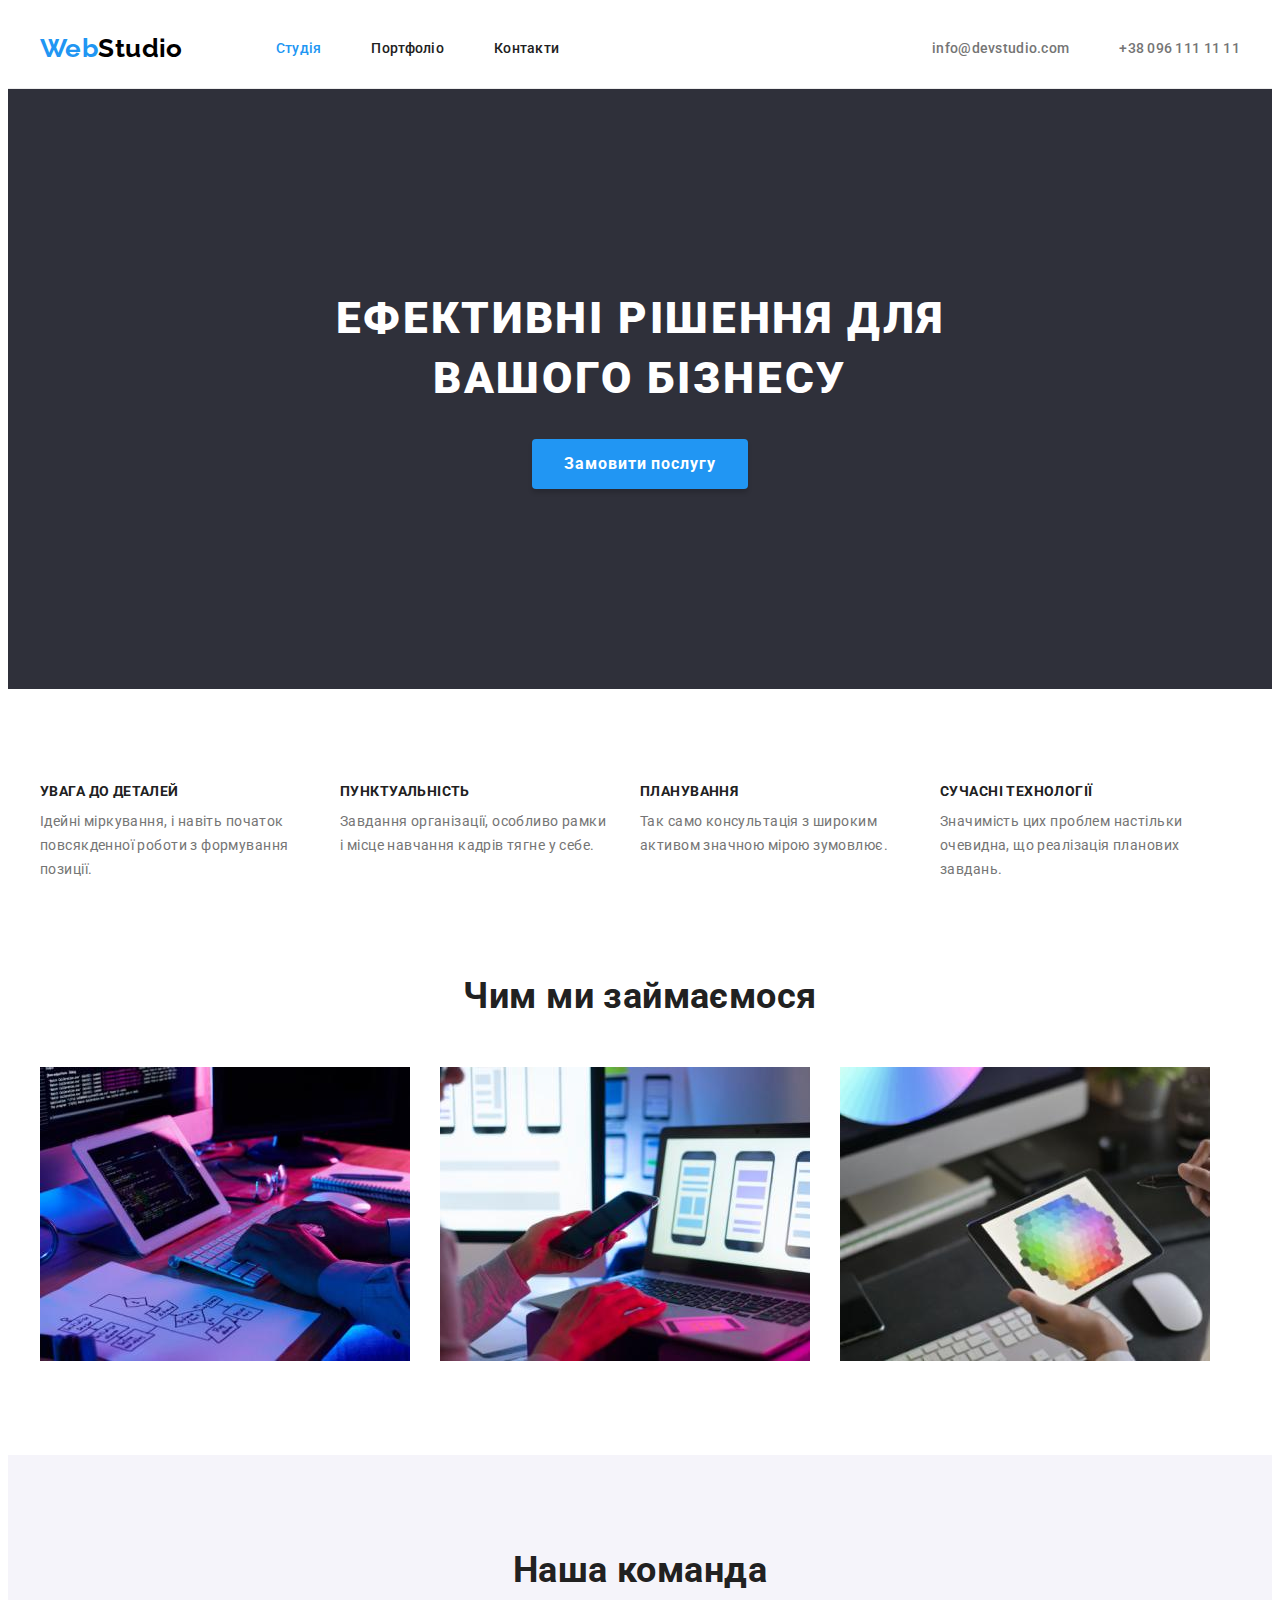
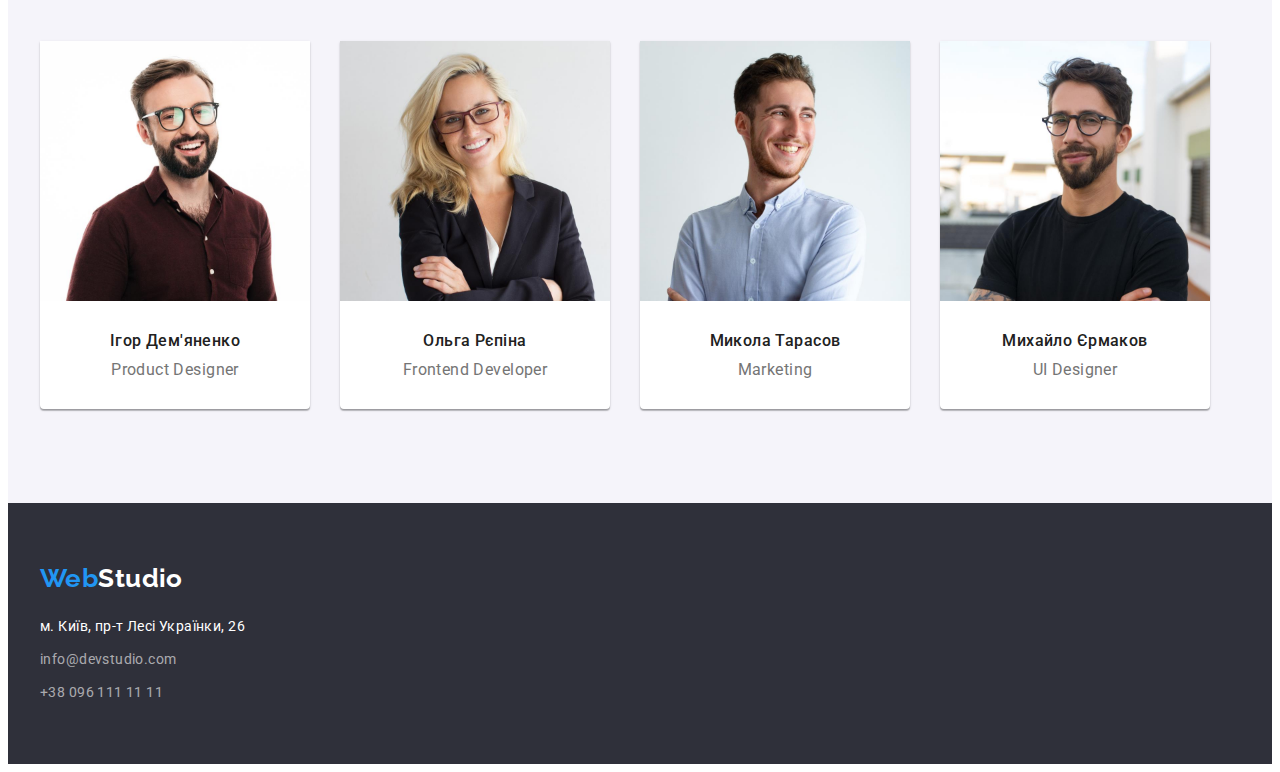
==== index.html @ 348f7de3 "Initial commit" ====
<!DOCTYPE html>
<html lang="uk">
  <head>
    <meta charset="UTF-8" />
    <meta http-equiv="X-UA-Compatible" content="IE=edge" />
    <meta name="viewport" content="width=device-width, initial-scale=1.0" />
    <title>Студія</title>
    <link
      rel="stylesheet"
      href="https://cdnjs.cloudflare.com/ajax/libs/modern-normalize/1.1.0/modern-normalize.min.css"
      integrity="sha512-wpPYUAdjBVSE4KJnH1VR1HeZfpl1ub8YT/NKx4PuQ5NmX2tKuGu6U/JRp5y+Y8XG2tV+wKQpNHVUX03MfMFn9Q=="
      crossorigin="anonymous"
      referrerpolicy="no-referrer"
    />
    <link
      href="https://fonts.googleapis.com/css2?family=Raleway:wght@700&family=Roboto:wght@400;500;700;900&display=swap"
      rel="stylesheet"
    />
    <link rel="stylesheet" href="./css/style.css" />
  </head>
  <body>
    <header class="header">
      <div class="container wrapper">
        <nav class="wrapper">
          <a class="logo" href="./index.html"><span>Web</span>Studio</a>

          <ul class="links-nav list wrapper">
            <li class="item"><a class="current link" href="./index.html">Студія</a></li>
            <li class="item"><a class="link" href="./portfolio.html">Портфоліо</a></li>
            <li class="item"><a class="link" href="">Контакти</a></li>
          </ul>
        </nav>

        <ul class="header-contacts list wrapper">
          <li class="item">
            <a class="mail link" href="mailto:info@devstudio.com">info@devstudio.com</a>
          </li>
          <li class="item">
            <a class="tel link" href="tel:+3809611111">+38 096 111 11 11</a>
          </li>
        </ul>
      </div>
    </header>

    <main>
      <section class="hero">
        <div class="container">
          <h1 class="hero-title">Ефективні рішення для вашого бізнесу</h1>
          <button class="btn" type="button">Замовити послугу</button>
        </div>
      </section>

      <section class="features section">
        <div class="container">
          <h2 class="visually-hidden">Особливості</h2>
          <ul class="features-list list">
            <li class="item">
              <h3 class="feature-title">Увага до деталей</h3>
              <p class="feature-text">
                Ідейні міркування, і навіть початок повсякденної роботи з формування позиції.
              </p>
            </li>
            <li class="item">
              <h3 class="feature-title">Пунктуальність</h3>
              <p class="feature-text">
                Завдання організації, особливо рамки і місце навчання кадрів тягне у себе.
              </p>
            </li>
            <li class="item">
              <h3 class="feature-title">Планування</h3>
              <p class="feature-text">
                Так само консультація з широким активом значною мірою зумовлює.
              </p>
            </li>
            <li class="item">
              <h3 class="feature-title">Сучасні технології</h3>
              <p class="feature-text">
                Значимість цих проблем настільки очевидна, що реалізація планових завдань.
              </p>
            </li>
          </ul>
        </div>
      </section>

      <section class="what-we-do section">
        <div class="container">
          <h2 class="what-we-do-title title">Чим ми займаємося</h2>
          <ul class="list">
            <li><img src="images/img1.jpg" alt="coding" width="370" /></li>
            <li><img src="images/img2.jpg" alt="adaptation" width="370" /></li>
            <li><img src="images/img3.jpg" alt="colors" width="370" /></li>
          </ul>
        </div>
      </section>

      <section class="our-team section">
        <div class="container">
          <h2 class="our-team-title title">Наша команда</h2>

          <ul class="list">
            <li class="item">
              <img src="images/product-designer.jpg" alt="Product_Designer" width="270" />
              <div class="our-team-description">
                <h3 class="our-team-name">Ігор Дем'яненко</h3>
                <p class="our-team-job">Product Designer</p>
              </div>
            </li>
            <li class="item">
              <img src="images/frontend-developer.jpg" alt="Frontend_Developer" width="270" />
              <div class="our-team-description">
                <h3 class="our-team-name">Ольга Рєпіна</h3>
                <p class="our-team-job">Frontend Developer</p>
              </div>
            </li>
            <li class="item">
              <img src="images/marketing.jpg" alt="Marketing" width="270" />
              <div class="our-team-description">
                <h3 class="our-team-name">Микола Тарасов</h3>
                <p class="our-team-job">Marketing</p>
              </div>
            </li>
            <li class="item">
              <img src="images/ui-designer.jpg" alt="UI_Designer" width="270" />
              <div class="our-team-description">
                <h3 class="our-team-name">Михайло Єрмаков</h3>
                <p class="our-team-job">UI Designer</p>
              </div>
            </li>
          </ul>
        </div>
      </section>
    </main>

    <footer class="footer">
      <div class="container">
        <div class="footer-content">
          <a class="logo" href="./index.html"><span>Web</span>Studio</a>
          <address class="address">
            <ul>
              <li class="actual-address">
                <a
                  href="https://goo.gl/maps/upMrQp9N94uHzKaN9"
                  target="_blank"
                  rel="noreferrer nofollow noopener"
                  >м. Київ, пр-т Лесі Українки, 26</a
                >
              </li>
              <li class="address-link">
                <a class="mail" href="mailto:info@devstudio.com">info@devstudio.com</a>
              </li>
              <li class="address-link">
                <a class="tel" href="tel:+380961111111">+38 096 111 11 11</a>
              </li>
            </ul>
          </address>
        </div>
      </div>
    </footer>
  </body>
</html>
---- css/style.css ----
/* @import 'node_modules/modern-normalize/modern-normalize.css'; */

/* font-family: 'Raleway', sans-serif; */
/* font-family: 'Roboto', sans-serif; */
:root {
  --main-text-color: #212121;
  --background-color: #ffffff;
  --additional-text-color: #757575;
  --btn-color: #2196f3;
  --btn-active-color: #188ce8;
  --container-color: #eeeeee;
  --logo-text-color: #000000;
  --section-background-color: #f5f4fa;
  --secondary-text-color: #ffffff;
  --footer-text-color: rgba(255, 255, 255, 0.6);
  --main-footer-background-color: #2f303a;
  --line-color: #ececec;
  --secondary-font-family: 'Raleway', sans-serif;
}

.visually-hidden {
  position: absolute;
  width: 1px;
  height: 1px;
  margin: -1px;
  border: 0;
  padding: 0;

  white-space: nowrap;
  clip-path: inset(100%);
  clip: rect(0 0 0 0);
  overflow: hidden;
}

body {
  background-color: var(--background-color);
  font-family: 'Roboto', sans-serif;
  font-size: 14px;
  letter-spacing: 0.03em;
  color: var(--main-text-color);
}

* {
  text-decoration: none;
  list-style-type: none;
}

h1,
h2,
h3,
h4,
h5,
h6,
p,
ul {
  margin: 0;
  padding: 0;
}

img {
  display: block;
  max-width: 100%;
  height: auto;
}

address {
  /* or .footer-address */
  font-style: normal;
}

button {
  display: block;
  cursor: pointer;
  border: none;
  background-repeat: 4px;
}

.container {
  /* outline: 2px solid rgb(47, 89, 255); */

  width: 1200px;
  margin: 0 auto;
  padding: 0 15px;
}

.section {
  /* outline: 2px solid red; */
  padding-top: 94px;
  padding-bottom: 94px;
}

.list {
  list-style: none;
  padding-left: 0;
  margin: 0;
}

.wrapper {
  display: flex;
  align-items: center;
}

.link {
  text-decoration: none;
  /* color: inherit; */
}

/* ---------- HEADER ----------- */
.header {
  border-bottom: 1px solid var(--line-color);
}
.header .link {
  display: block;
  padding-top: 32px;
  padding-bottom: 32px;
}
.header .item:not(:last-child) {
  margin-right: 50px;
}

.logo {
  margin-right: 93px;

  font-family: var(--secondary-font-family);
  font-weight: 700;
  font-size: 26px;
  line-height: 1.19;
  color: var(--logo-text-color);
}

.logo span {
  color: var(--btn-color);
}

.links-nav a,
.header-contacts a {
  font-weight: 500;
  line-height: calc(16 / 14);
  letter-spacing: 0.02em;
}

.links-nav a,
.projects a {
  color: var(--main-text-color);
}

a.current {
  color: var(--btn-color);
}

.links-nav a:hover,
.links-nav a:focus,
.header-contacts a:hover,
.header-contacts a:focus {
  color: var(--btn-color);
}

.header-contacts a {
  color: #757575;
}

.header-contacts {
  margin-left: auto;
}

/* ---------- HERO ----------- */
.hero {
  background-color: var(--main-footer-background-color);
  /* height: 600px; */
  padding: 200px 0;
}

.hero-title {
  width: 696px;
  margin: 0 auto;

  font-weight: 900;
  font-size: 44px;
  line-height: 1.36;
  text-align: center;
  letter-spacing: 0.06em;
  text-transform: uppercase;
  color: var(--secondary-text-color);
}

.btn {
  display: block;
  margin: 0 auto;
  margin-top: 30px;
  align-items: center;
  min-width: 216px;
  padding: 10px 32px;

  background-color: var(--btn-color);
  box-shadow: 0px 4px 4px rgba(0, 0, 0, 0.15);
  border-radius: 4px;
  border: 0;
  font-family: inherit;
  font-weight: 700;
  font-size: 16px;
  line-height: 1.88;
  letter-spacing: 0.06em;
  color: var(--secondary-text-color);
  cursor: pointer;
}

.btn:hover,
.btn:focus {
  background-color: var(--btn-active-color);
}

.title {
  margin-bottom: 50px;

  font-weight: 700;
  font-size: 36px;
  line-height: calc(42 / 36);
  text-align: center;
}

/* ---------- FEATURES ----------- */

.features {
  padding-bottom: 0;
}

.features-list {
  display: flex;
  column-gap: 30px;
}

.features .item {
  max-width: 270px;
}
.feature-title {
  margin-bottom: 10px;

  font-weight: 700;
  font-size: 14px;
  line-height: calc(16 / 14);
  text-transform: uppercase;
}

/* .features .item:not(:last-child) {
  margin-right: 30px;
} */

.feature-text {
  line-height: calc(24 / 14);
  color: var(--additional-text-color);
}

/* ---------- what-we-do ----------- */
.what-we-do .list {
  display: flex;
  column-gap: 30px;
}

/* ---------- OUR-TEAM ----------- */

.our-team {
  background-color: var(--section-background-color);
}

.our-team .list {
  display: flex;
  column-gap: 30px;
}

.our-team .item {
  background-color: var(--background-color);

  box-shadow: 0px 1px 3px rgba(0, 0, 0, 0.12), 0px 1px 1px rgba(0, 0, 0, 0.14),
    0px 2px 1px rgba(0, 0, 0, 0.2);
  border-radius: 0px 0px 4px 4px;
}

.our-team-description {
  padding-top: 30px;
  padding-bottom: 30px;
  text-align: center;
}

.our-team-name {
  margin-bottom: 10px;

  font-size: 16px;
  line-height: calc(19 / 16);
  font-weight: 500;
}

.our-team-job {
  font-size: 16px;
  line-height: calc(19 / 16);
  color: var(--additional-text-color);
}

/* ---------- FILTERS ---------- */

.filters-btn {
  display: flex;
  align-items: center;
  justify-content: center;
  margin-bottom: 50px;
}

.filter-btn {
  display: block;
  padding: 6px 22px;
  /* min-width: 130px; */

  font-family: inherit;
  font-weight: 500;
  font-size: 16px;
  line-height: calc(26 / 16);
  letter-spacing: 0.03em;
  color: var(--main-text-color);
  border: none;
  background-color: var(--section-background-color);
  border-radius: 4px;
  cursor: pointer;
}

.filters-btn .item:not(:last-child) {
  margin-right: 8px;
}

.filter-btn:hover,
.filter-btn:active {
  background-color: var(--btn-color);
  color: var(--secondary-text-color);
}

/* ---------- PROJECTS ---------- */

.projects {
  display: flex;
  flex-wrap: wrap;
  gap: 30px;
}

.project-description {
  padding: 20px 24px;
  border: 1px solid var(--container-color);
  border-top: 0;
}

.project-title {
  display: block;
  margin-bottom: 4px;

  font-weight: 700;
  font-size: 18px;
  line-height: calc(36 / 18);
  letter-spacing: 0.06em;
}

.project-example {
  font-size: 16px;
  line-height: calc(30 / 16);
  color: var(--additional-text-color);
}

/* ---------- FOOTER ---------- */

.footer {
  padding: 60px 0;

  background-color: var(--main-footer-background-color);
}

.footer-content a {
  color: var(--secondary-text-color);
}

.address {
  margin-top: 20px;
  font-style: normal;
  line-height: calc( 24 / 14);
}

.address-link {
  margin-top: 9px;
}
.address-link a {
  color: var(--footer-text-color);
}

.address :hover,
.address :focus {
  color: var(--btn-color);
}
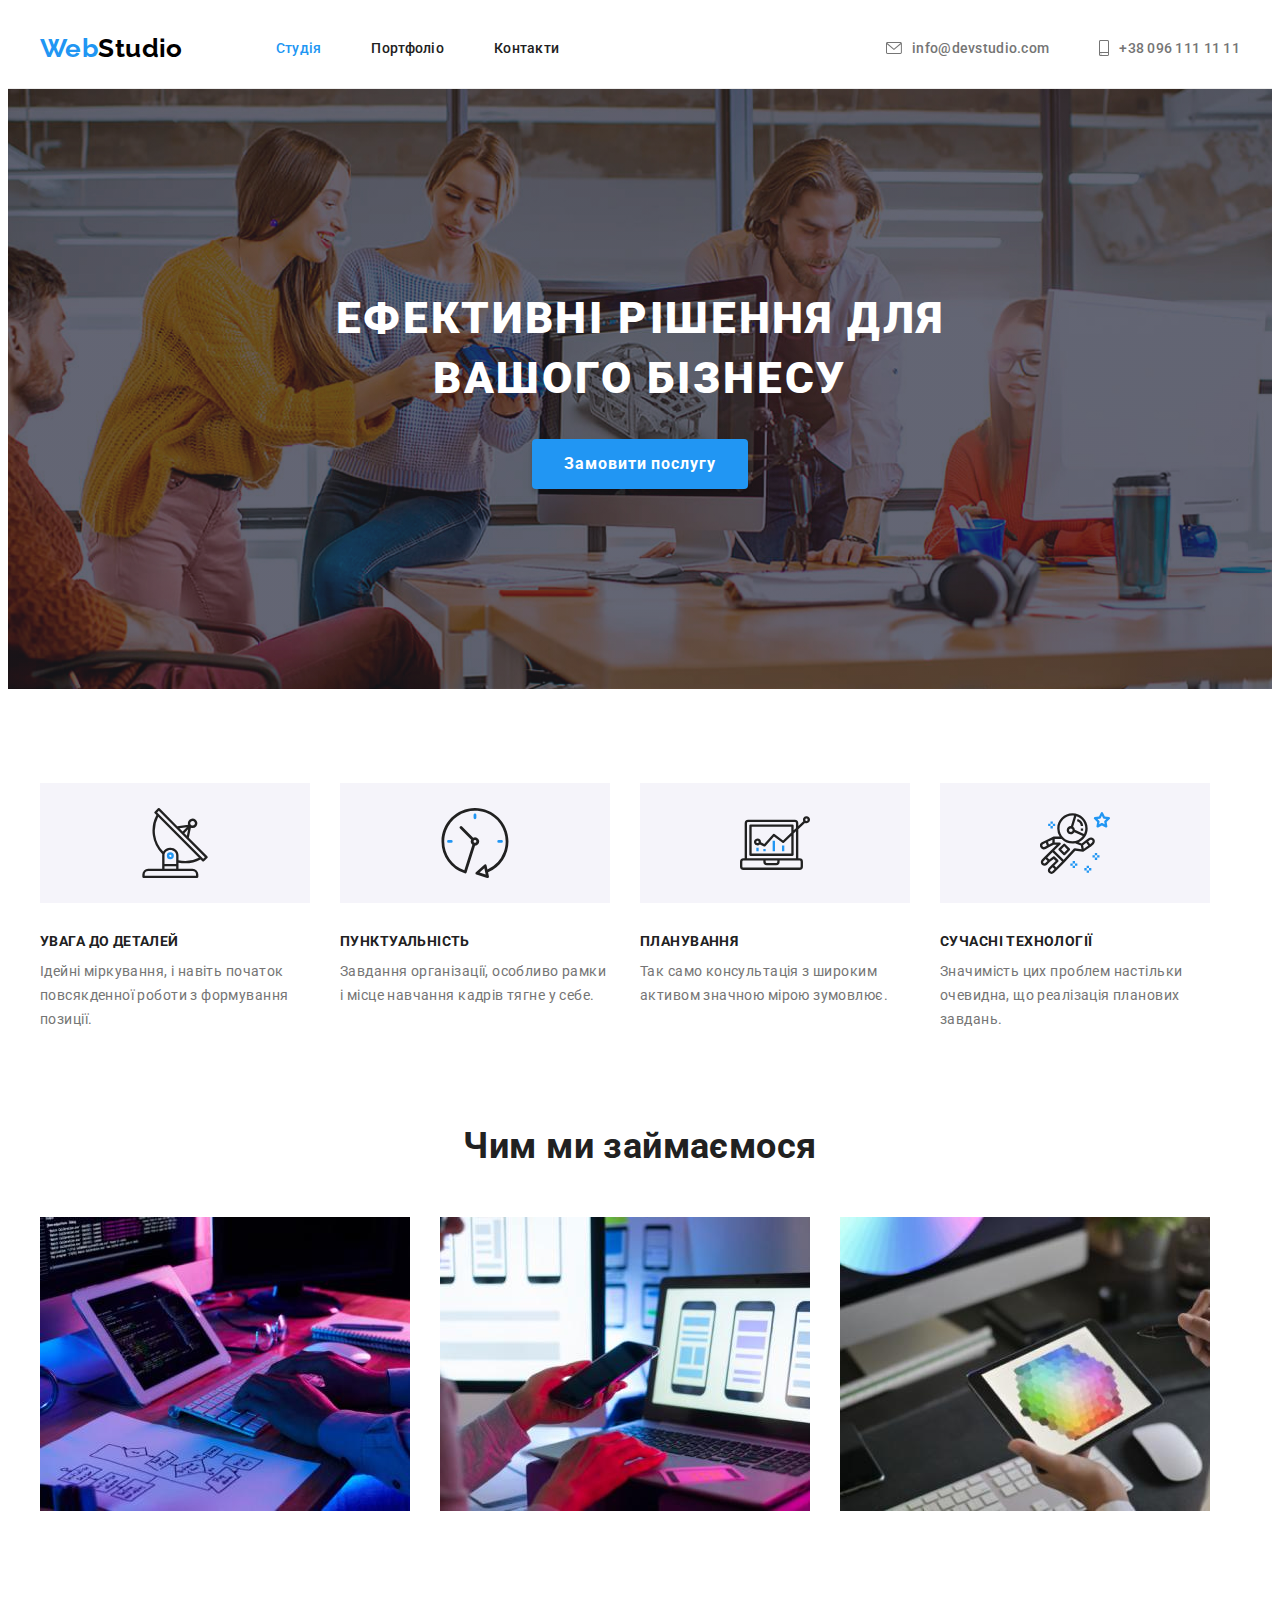
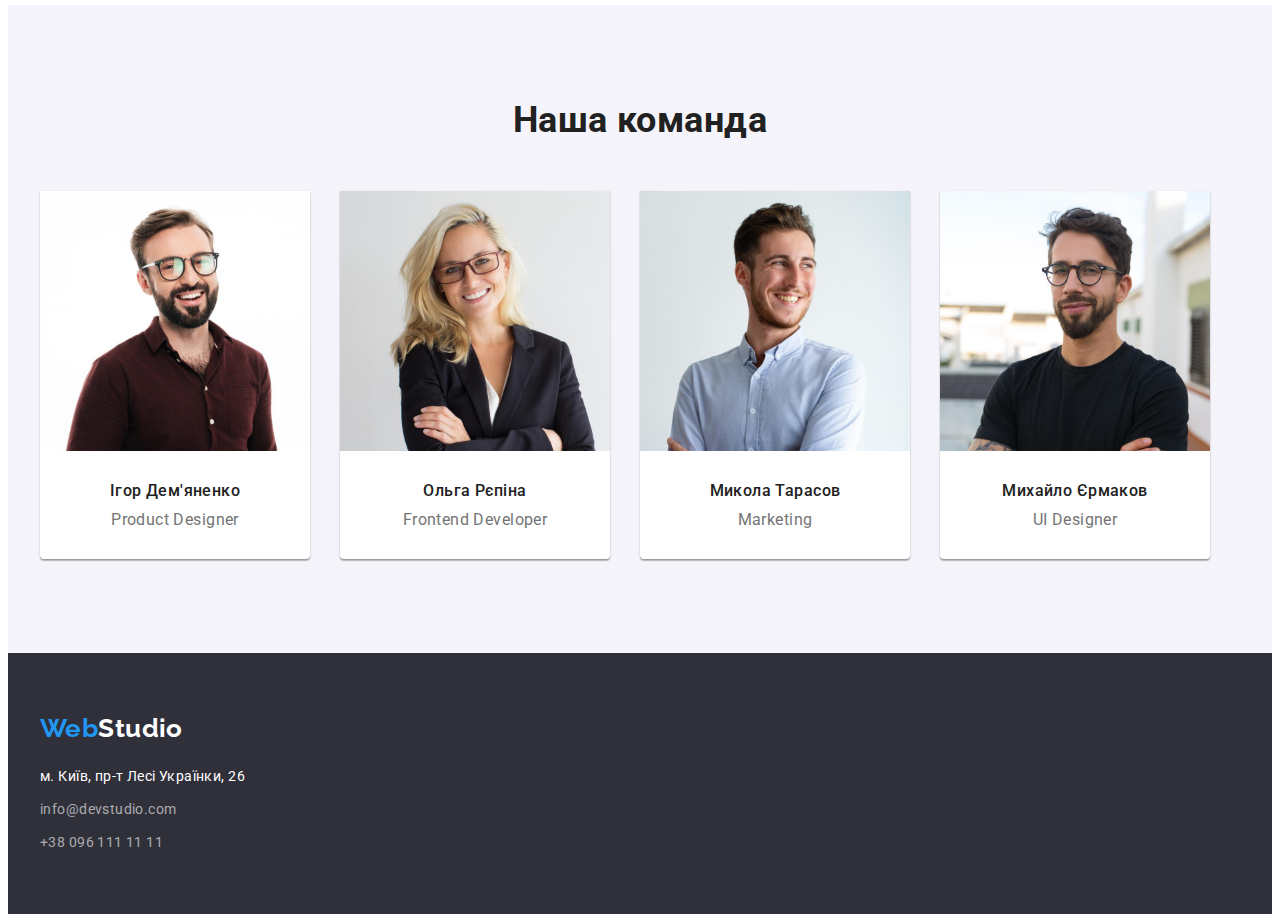
==== commit 41e01ab5: "svg and backgrond" ====
--- a/index.html
+++ b/index.html
@@ -33,10 +33,20 @@
 
         <ul class="header-contacts list wrapper">
           <li class="item">
-            <a class="mail link" href="mailto:info@devstudio.com">info@devstudio.com</a>
+            <a class="mail link" href="mailto:info@devstudio.com">
+              <svg class="icon" width="16" height="12">
+                <use href="./images/sprite.svg#envelope"></use>
+              </svg>
+              info@devstudio.com</a
+            >
           </li>
           <li class="item">
-            <a class="tel link" href="tel:+3809611111">+38 096 111 11 11</a>
+            <a class="tel link" href="tel:+3809611111">
+              <svg class="icon" width="10" height="16">
+                <use href="./images/sprite.svg#smartphone"></use>
+              </svg>
+              +38 096 111 11 11</a
+            >
           </li>
         </ul>
       </div>
@@ -55,24 +65,44 @@
           <h2 class="visually-hidden">Особливості</h2>
           <ul class="features-list list">
             <li class="item">
+              <div class="thums">
+                <svg width="70" height="70">
+                  <use href="./images/sprite.svg#antenna"></use>
+                </svg>
+              </div>
               <h3 class="feature-title">Увага до деталей</h3>
               <p class="feature-text">
                 Ідейні міркування, і навіть початок повсякденної роботи з формування позиції.
               </p>
             </li>
             <li class="item">
+              <div class="thums">
+                <svg width="70" height="70">
+                  <use href="./images/sprite.svg#clock"></use>
+                </svg>
+              </div>
               <h3 class="feature-title">Пунктуальність</h3>
               <p class="feature-text">
                 Завдання організації, особливо рамки і місце навчання кадрів тягне у себе.
               </p>
             </li>
             <li class="item">
+              <div class="thums">
+                <svg width="70" height="70">
+                  <use href="./images/sprite.svg#diagram"></use>
+                </svg>
+              </div>
               <h3 class="feature-title">Планування</h3>
               <p class="feature-text">
                 Так само консультація з широким активом значною мірою зумовлює.
               </p>
             </li>
             <li class="item">
+              <div class="thums">
+                <svg width="70" height="70">
+                  <use href="./images/sprite.svg#astronaut"></use>
+                </svg>
+              </div>
               <h3 class="feature-title">Сучасні технології</h3>
               <p class="feature-text">
                 Значимість цих проблем настільки очевидна, що реалізація планових завдань.
--- a/css/style.css
+++ b/css/style.css
@@ -148,15 +148,27 @@
   color: var(--btn-color);
 }
 
+.header-contacts .mail,
+.header-contacts .tel {
+  display: flex;
+  align-items: center;
+}
+
+.icon {
+  margin-right: 10px;
+}
+
+.header-contacts a {
+  color: var(--additional-text-color);
+  fill: var(--additional-text-color);
+}
+
 .links-nav a:hover,
 .links-nav a:focus,
 .header-contacts a:hover,
 .header-contacts a:focus {
   color: var(--btn-color);
-}
-
-.header-contacts a {
-  color: #757575;
+  fill: var(--btn-color);
 }
 
 .header-contacts {
@@ -165,8 +177,15 @@
 
 /* ---------- HERO ----------- */
 .hero {
-  background-color: var(--main-footer-background-color);
-  /* height: 600px; */
+  margin: 0 auto;
+  background-color: rgba(47, 48, 58, 0.4);
+  background-image: linear-gradient(to right, rgba(47, 48, 58, 0.4), rgba(47, 48, 58, 0.4)),
+    url(../images/bg-img.jpg);
+  background-repeat: no-repeat;
+  background-position: center;
+  max-width: 1600px;
+  background-size: cover;
+  max-height: 600px;
   padding: 200px 0;
 }
 
@@ -224,6 +243,14 @@
   padding-bottom: 0;
 }
 
+.features .thums {
+  display: flex;
+  justify-content: center;
+  padding: 25px 100px;
+  background-color: var(--section-background-color);
+  margin-bottom: 30px;
+}
+
 .features-list {
   display: flex;
   column-gap: 30px;
@@ -376,7 +403,7 @@
 .address {
   margin-top: 20px;
   font-style: normal;
-  line-height: calc( 24 / 14);
+  line-height: calc(24 / 14);
 }
 
 .address-link {
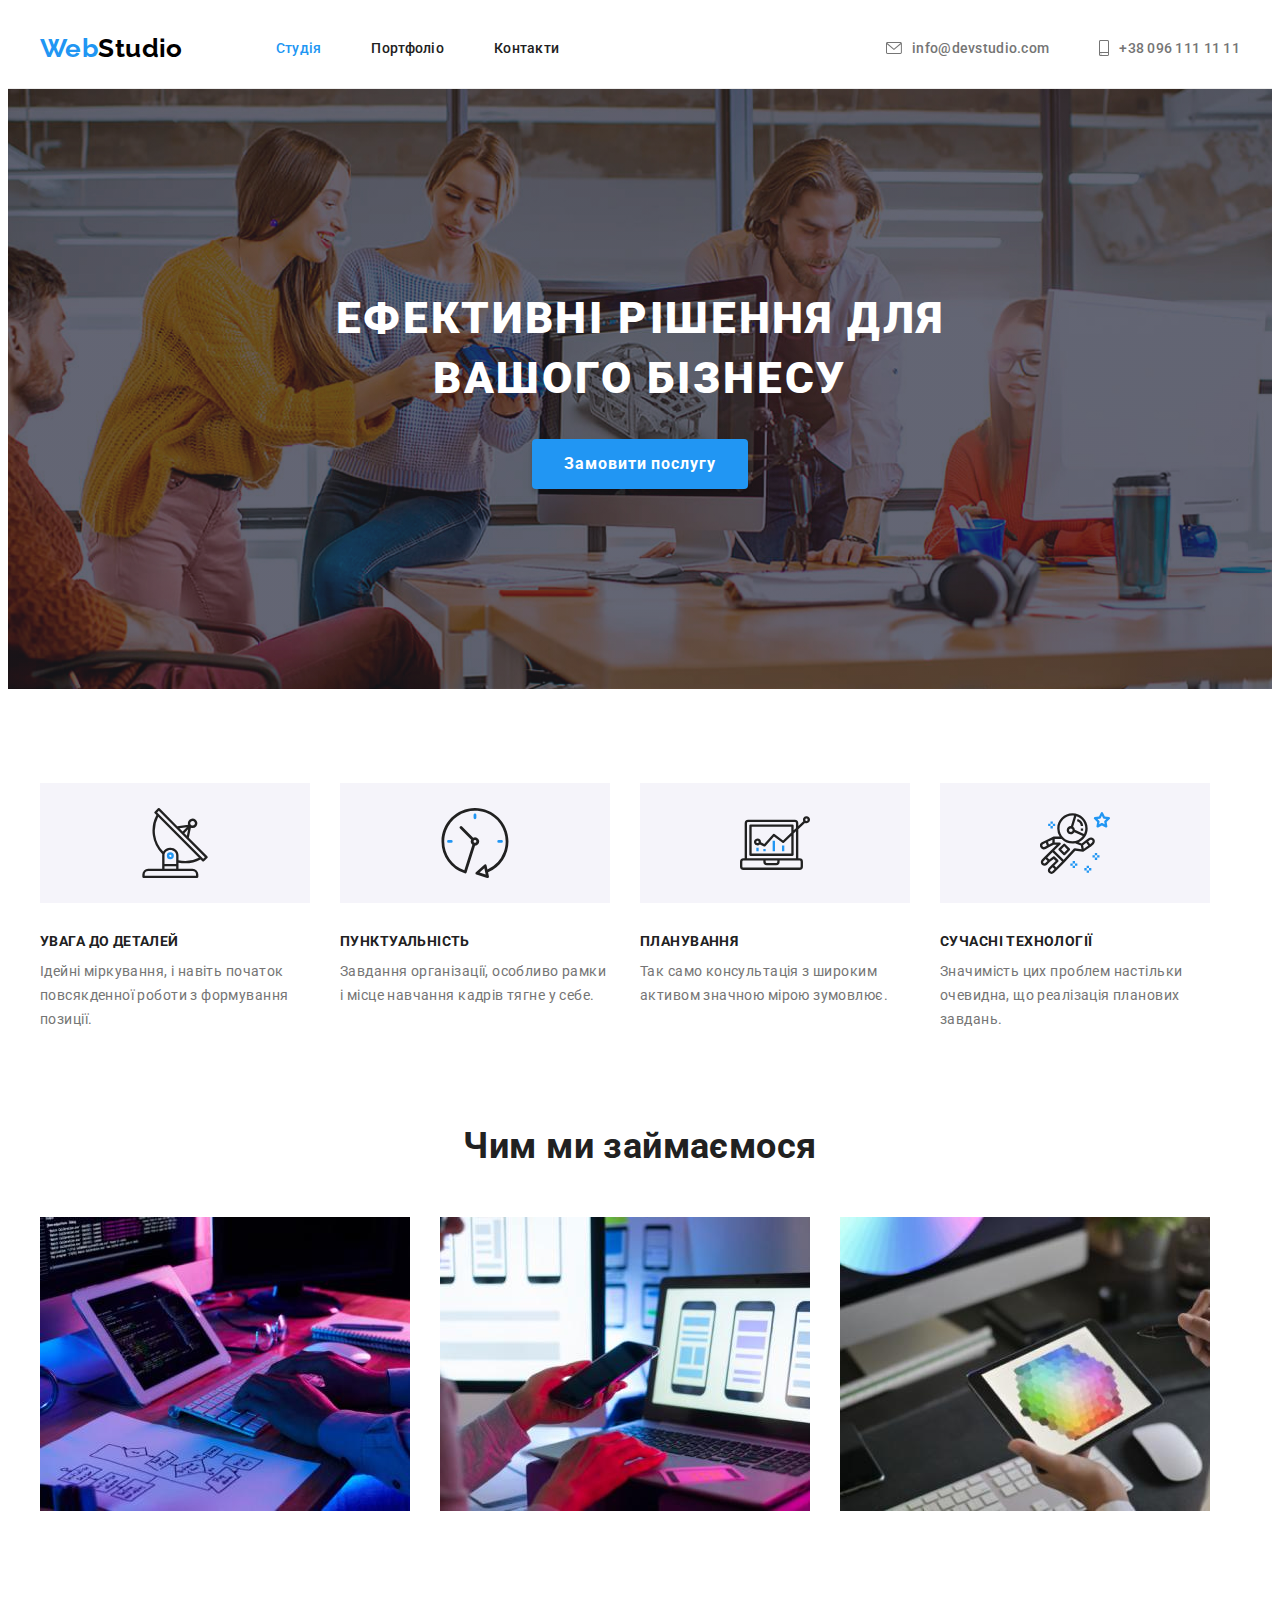
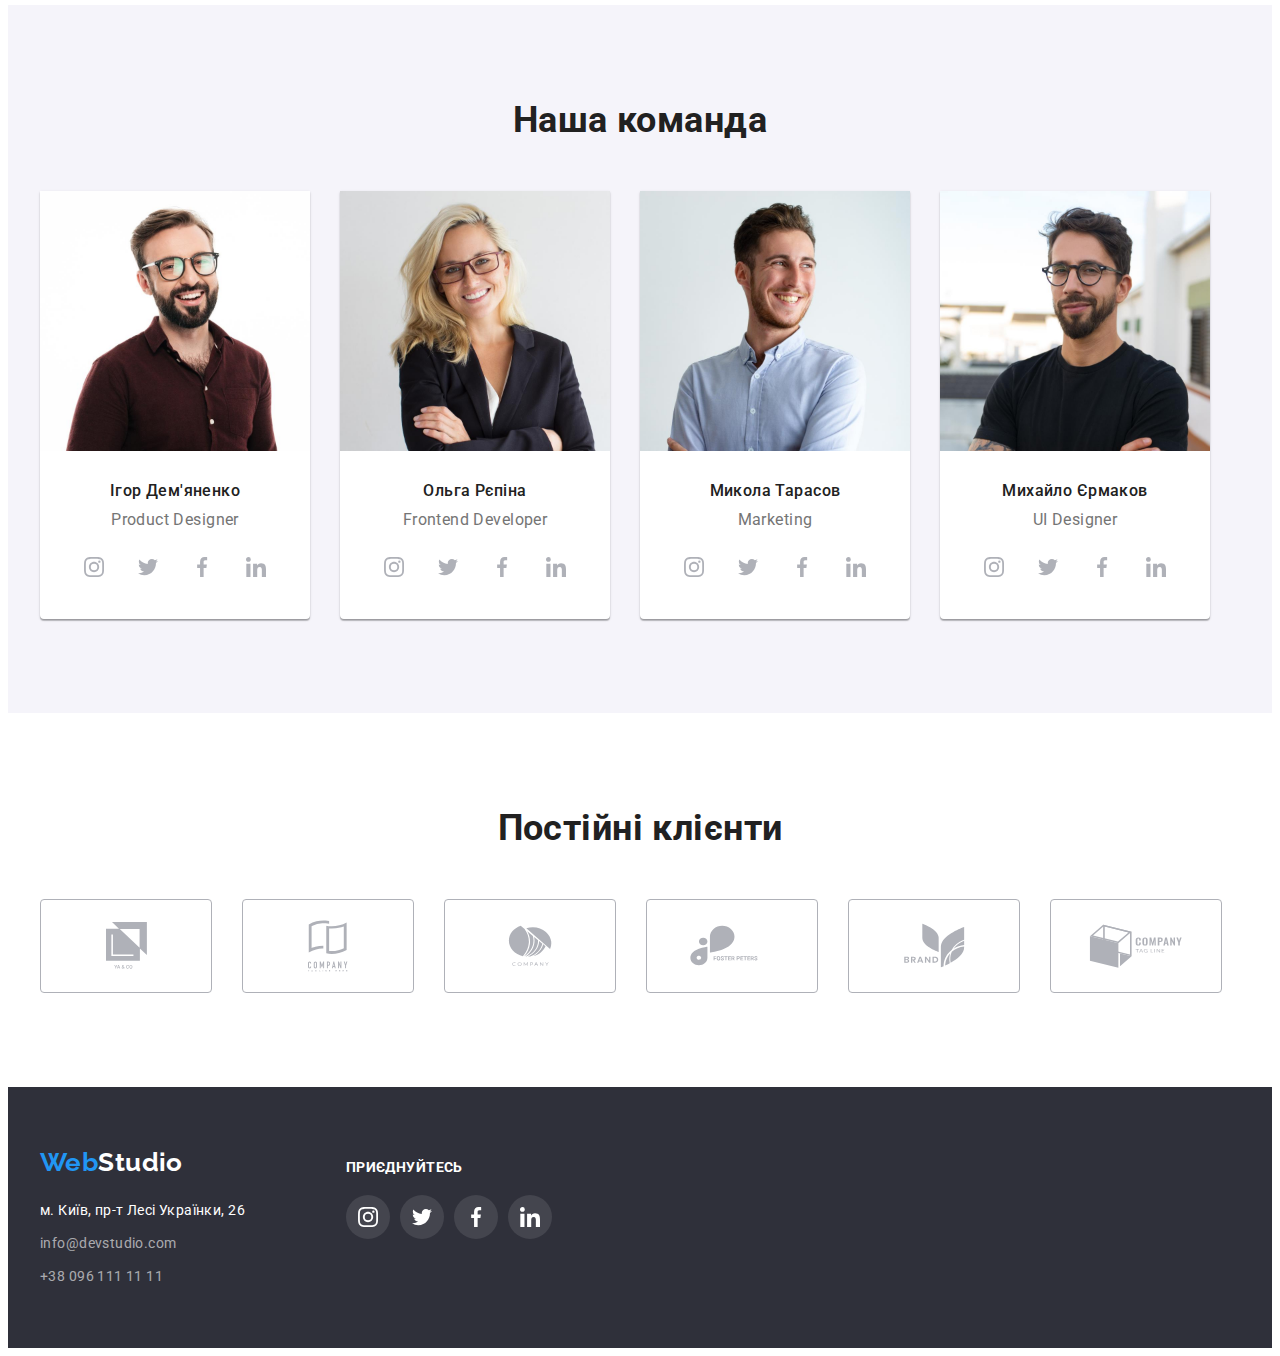
==== commit ef239073: "finished hw4" ====
--- a/index.html
+++ b/index.html
@@ -35,7 +35,7 @@
           <li class="item">
             <a class="mail link" href="mailto:info@devstudio.com">
               <svg class="icon" width="16" height="12">
-                <use href="./images/sprite.svg#envelope"></use>
+                <use href="./images/icons.svg#envelope"></use>
               </svg>
               info@devstudio.com</a
             >
@@ -43,7 +43,7 @@
           <li class="item">
             <a class="tel link" href="tel:+3809611111">
               <svg class="icon" width="10" height="16">
-                <use href="./images/sprite.svg#smartphone"></use>
+                <use href="./images/icons.svg#smartphone"></use>
               </svg>
               +38 096 111 11 11</a
             >
@@ -67,7 +67,7 @@
             <li class="item">
               <div class="thums">
                 <svg width="70" height="70">
-                  <use href="./images/sprite.svg#antenna"></use>
+                  <use href="./images/icons.svg#antenna"></use>
                 </svg>
               </div>
               <h3 class="feature-title">Увага до деталей</h3>
@@ -78,7 +78,7 @@
             <li class="item">
               <div class="thums">
                 <svg width="70" height="70">
-                  <use href="./images/sprite.svg#clock"></use>
+                  <use href="./images/icons.svg#clock"></use>
                 </svg>
               </div>
               <h3 class="feature-title">Пунктуальність</h3>
@@ -89,7 +89,7 @@
             <li class="item">
               <div class="thums">
                 <svg width="70" height="70">
-                  <use href="./images/sprite.svg#diagram"></use>
+                  <use href="./images/icons.svg#diagram"></use>
                 </svg>
               </div>
               <h3 class="feature-title">Планування</h3>
@@ -100,7 +100,7 @@
             <li class="item">
               <div class="thums">
                 <svg width="70" height="70">
-                  <use href="./images/sprite.svg#astronaut"></use>
+                  <use href="./images/icons.svg#astronaut"></use>
                 </svg>
               </div>
               <h3 class="feature-title">Сучасні технології</h3>
@@ -133,6 +133,36 @@
               <div class="our-team-description">
                 <h3 class="our-team-name">Ігор Дем'яненко</h3>
                 <p class="our-team-job">Product Designer</p>
+                <ul class="social-links">
+                  <li>
+                    <a class="social-links-item" href="">
+                      <svg class="icon" width="20" height="20">
+                        <use href="./images/icons.svg#instagram"></use>
+                      </svg>
+                    </a>
+                  </li>
+                  <li>
+                    <a class="social-links-item" href="">
+                      <svg class="icon" width="20" height="20">
+                        <use href="./images/icons.svg#twitter"></use>
+                      </svg>
+                    </a>
+                  </li>
+                  <li>
+                    <a class="social-links-item" href="">
+                      <svg class="icon" width="20" height="20">
+                        <use href="./images/icons.svg#facebook"></use>
+                      </svg>
+                    </a>
+                  </li>
+                  <li>
+                    <a class="social-links-item" href="">
+                      <svg class="icon" width="20" height="20">
+                        <use href="./images/icons.svg#linkedin"></use>
+                      </svg>
+                    </a>
+                  </li>
+                </ul>
               </div>
             </li>
             <li class="item">
@@ -140,6 +170,36 @@
               <div class="our-team-description">
                 <h3 class="our-team-name">Ольга Рєпіна</h3>
                 <p class="our-team-job">Frontend Developer</p>
+                <ul class="social-links">
+                  <li>
+                    <a class="social-links-item" href="">
+                      <svg class="icon" width="20" height="20">
+                        <use href="./images/icons.svg#instagram"></use>
+                      </svg>
+                    </a>
+                  </li>
+                  <li>
+                    <a class="social-links-item" href="">
+                      <svg class="icon" width="20" height="20">
+                        <use href="./images/icons.svg#twitter"></use>
+                      </svg>
+                    </a>
+                  </li>
+                  <li>
+                    <a class="social-links-item" href="">
+                      <svg class="icon" width="20" height="20">
+                        <use href="./images/icons.svg#facebook"></use>
+                      </svg>
+                    </a>
+                  </li>
+                  <li>
+                    <a class="social-links-item" href="">
+                      <svg class="icon" width="20" height="20">
+                        <use href="./images/icons.svg#linkedin"></use>
+                      </svg>
+                    </a>
+                  </li>
+                </ul>
               </div>
             </li>
             <li class="item">
@@ -147,6 +207,36 @@
               <div class="our-team-description">
                 <h3 class="our-team-name">Микола Тарасов</h3>
                 <p class="our-team-job">Marketing</p>
+                <ul class="social-links">
+                  <li>
+                    <a class="social-links-item" href="">
+                      <svg class="icon" width="20" height="20">
+                        <use href="./images/icons.svg#instagram"></use>
+                      </svg>
+                    </a>
+                  </li>
+                  <li>
+                    <a class="social-links-item" href="">
+                      <svg class="icon" width="20" height="20">
+                        <use href="./images/icons.svg#twitter"></use>
+                      </svg>
+                    </a>
+                  </li>
+                  <li>
+                    <a class="social-links-item" href="">
+                      <svg class="icon" width="20" height="20">
+                        <use href="./images/icons.svg#facebook"></use>
+                      </svg>
+                    </a>
+                  </li>
+                  <li>
+                    <a class="social-links-item" href="">
+                      <svg class="icon" width="20" height="20">
+                        <use href="./images/icons.svg#linkedin"></use>
+                      </svg>
+                    </a>
+                  </li>
+                </ul>
               </div>
             </li>
             <li class="item">
@@ -154,7 +244,87 @@
               <div class="our-team-description">
                 <h3 class="our-team-name">Михайло Єрмаков</h3>
                 <p class="our-team-job">UI Designer</p>
-              </div>
+                <ul class="social-links">
+                  <li>
+                    <a class="social-links-item" href="">
+                      <svg class="icon" width="20" height="20">
+                        <use href="./images/icons.svg#instagram"></use>
+                      </svg>
+                    </a>
+                  </li>
+                  <li>
+                    <a class="social-links-item" href="">
+                      <svg class="icon" width="20" height="20">
+                        <use href="./images/icons.svg#twitter"></use>
+                      </svg>
+                    </a>
+                  </li>
+                  <li>
+                    <a class="social-links-item" href="">
+                      <svg class="icon" width="20" height="20">
+                        <use href="./images/icons.svg#facebook"></use>
+                      </svg>
+                    </a>
+                  </li>
+                  <li>
+                    <a class="social-links-item" href="">
+                      <svg class="icon" width="20" height="20">
+                        <use href="./images/icons.svg#linkedin"></use>
+                      </svg>
+                    </a>
+                  </li>
+                </ul>
+              </div>
+            </li>
+          </ul>
+        </div>
+      </section>
+
+      <section class="clients section">
+        <div class="container">
+          <h2 class="title">Постійні клієнти</h2>
+          <ul class="clients-list">
+            <li>
+              <a class="clients-link" href="">
+                <svg class="icon" width="41" height="47">
+                  <use href="./images/icons.svg#client1"></use>
+                </svg>
+              </a>
+            </li>
+            <li>
+              <a class="clients-link" href="">
+                <svg class="icon" width="40" height="52">
+                  <use href="./images/icons.svg#client2"></use>
+                </svg>
+              </a>
+            </li>
+            <li>
+              <a class="clients-link" href="">
+                <svg class="icon" width="44" height="41">
+                  <use href="./images/icons.svg#client3"></use>
+                </svg>
+              </a>
+            </li>
+            <li>
+              <a class="clients-link" href="">
+                <svg class="icon" width="84" height="41">
+                  <use href="./images/icons.svg#client4"></use>
+                </svg>
+              </a>
+            </li>
+            <li>
+              <a class="clients-link" href="">
+                <svg class="icon" width="63" height="45">
+                  <use href="./images/icons.svg#client5"></use>
+                </svg>
+              </a>
+            </li>
+            <li>
+              <a class="clients-link" href="">
+                <svg class="icon" width="94" height="44">
+                  <use href="./images/icons.svg#client6"></use>
+                </svg>
+              </a>
             </li>
           </ul>
         </div>
@@ -162,7 +332,7 @@
     </main>
 
     <footer class="footer">
-      <div class="container">
+      <div class="footer-container container">
         <div class="footer-content">
           <a class="logo" href="./index.html"><span>Web</span>Studio</a>
           <address class="address">
@@ -184,6 +354,39 @@
             </ul>
           </address>
         </div>
+        <div class="footer-social">
+          <h2 class="footer-title">приєднуйтесь</h2>
+          <ul class="social-links">
+            <li>
+              <a class="social-links-item" href="">
+                <svg class="icon" width="20" height="20">
+                  <use href="./images/icons.svg#instagram"></use>
+                </svg>
+              </a>
+            </li>
+            <li>
+              <a class="social-links-item" href="">
+                <svg class="icon" width="20" height="20">
+                  <use href="./images/icons.svg#twitter"></use>
+                </svg>
+              </a>
+            </li>
+            <li>
+              <a class="social-links-item" href="">
+                <svg class="icon" width="20" height="20">
+                  <use href="./images/icons.svg#facebook"></use>
+                </svg>
+              </a>
+            </li>
+            <li>
+              <a class="social-links-item" href="">
+                <svg class="icon" width="20" height="20">
+                  <use href="./images/icons.svg#linkedin"></use>
+                </svg>
+              </a>
+            </li>
+          </ul>
+        </div>
       </div>
     </footer>
   </body>
--- a/css/style.css
+++ b/css/style.css
@@ -13,8 +13,10 @@
   --section-background-color: #f5f4fa;
   --secondary-text-color: #ffffff;
   --footer-text-color: rgba(255, 255, 255, 0.6);
+  --icon-bg-color: rgba(255, 255, 255, 0.1);
   --main-footer-background-color: #2f303a;
   --line-color: #ececec;
+  --icon-color: #afb1b8;
   --secondary-font-family: 'Raleway', sans-serif;
 }
 
@@ -75,6 +77,10 @@
   background-repeat: 4px;
 }
 
+.icon {
+  display: block;
+}
+
 .container {
   /* outline: 2px solid rgb(47, 89, 255); */
 
@@ -154,7 +160,7 @@
   align-items: center;
 }
 
-.icon {
+.header-contacts .icon {
   margin-right: 10px;
 }
 
@@ -317,9 +323,63 @@
 }
 
 .our-team-job {
+  margin-bottom: 16px;
   font-size: 16px;
   line-height: calc(19 / 16);
   color: var(--additional-text-color);
+}
+
+.social-links {
+  display: flex;
+  align-items: center;
+  justify-content: center;
+  gap: 10px;
+}
+
+.social-links-item {
+  display: inline-flex;
+  align-items: center;
+  justify-content: center;
+  width: 44px;
+  height: 44px;
+  border-radius: 50%;
+  fill: var(--icon-color);
+}
+
+.social-links-item:hover,
+.social-links-item:focus {
+  background-color: var(--btn-color);
+  fill: var(--secondary-text-color);
+}
+
+/* ---------- CLIENTS ----------- */
+
+.clients-list {
+  display: flex;
+  gap: 30px;
+}
+
+.clients-link {
+  display: flex;
+  align-items: center;
+  justify-content: center;
+  width: 170px;
+  height: 92px;
+  border: 1px solid var(--icon-color);
+  border-radius: 4px;
+  fill: var(--icon-color);
+}
+
+.clients-link {
+  display: flex;
+  align-items: center;
+  justify-content: center;
+}
+
+.clients-link:hover,
+.clients-link:focus {
+  border-color: var(--btn-color);
+  fill: var(--btn-color);
 }
 
 /* ---------- FILTERS ---------- */
@@ -353,9 +413,11 @@
 }
 
 .filter-btn:hover,
-.filter-btn:active {
+.filter-btn:focus {
   background-color: var(--btn-color);
   color: var(--secondary-text-color);
+  box-shadow: 0px 3px 1px rgba(0, 0, 0, 0.1), 0px 1px 2px rgba(0, 0, 0, 0.08),
+    0px 2px 2px rgba(0, 0, 0, 0.12);
 }
 
 /* ---------- PROJECTS ---------- */
@@ -364,6 +426,13 @@
   display: flex;
   flex-wrap: wrap;
   gap: 30px;
+}
+
+.projects .projects-link:hover,
+.projects .projects-link:focus {
+  display: block;
+  box-shadow: 0px 1px 1px rgba(0, 0, 0, 0.12), 0px 4px 4px rgba(0, 0, 0, 0.06),
+    1px 4px 6px rgba(0, 0, 0, 0.16);
 }
 
 .project-description {
@@ -396,6 +465,14 @@
   background-color: var(--main-footer-background-color);
 }
 
+.footer-container {
+  display: flex;
+}
+
+.footer-content {
+  margin-right: 70px;
+}
+
 .footer-content a {
   color: var(--secondary-text-color);
 }
@@ -417,3 +494,26 @@
 .address :focus {
   color: var(--btn-color);
 }
+
+.footer-social {
+  padding-top: 12px;
+}
+
+.footer-title {
+  font-size: 14px;
+  line-height: calc(16 / 14);
+  letter-spacing: 0.03em;
+  text-transform: uppercase;
+  color: var(--secondary-text-color);
+  margin-bottom: 20px;
+}
+
+.footer-social .social-links-item {
+  fill: var(--secondary-text-color);
+  background-color: var(--icon-bg-color);
+}
+
+.footer-social .social-links-item:hover,
+.footer-social .social-links-item:focus {
+  background-color: var(--btn-color);
+}
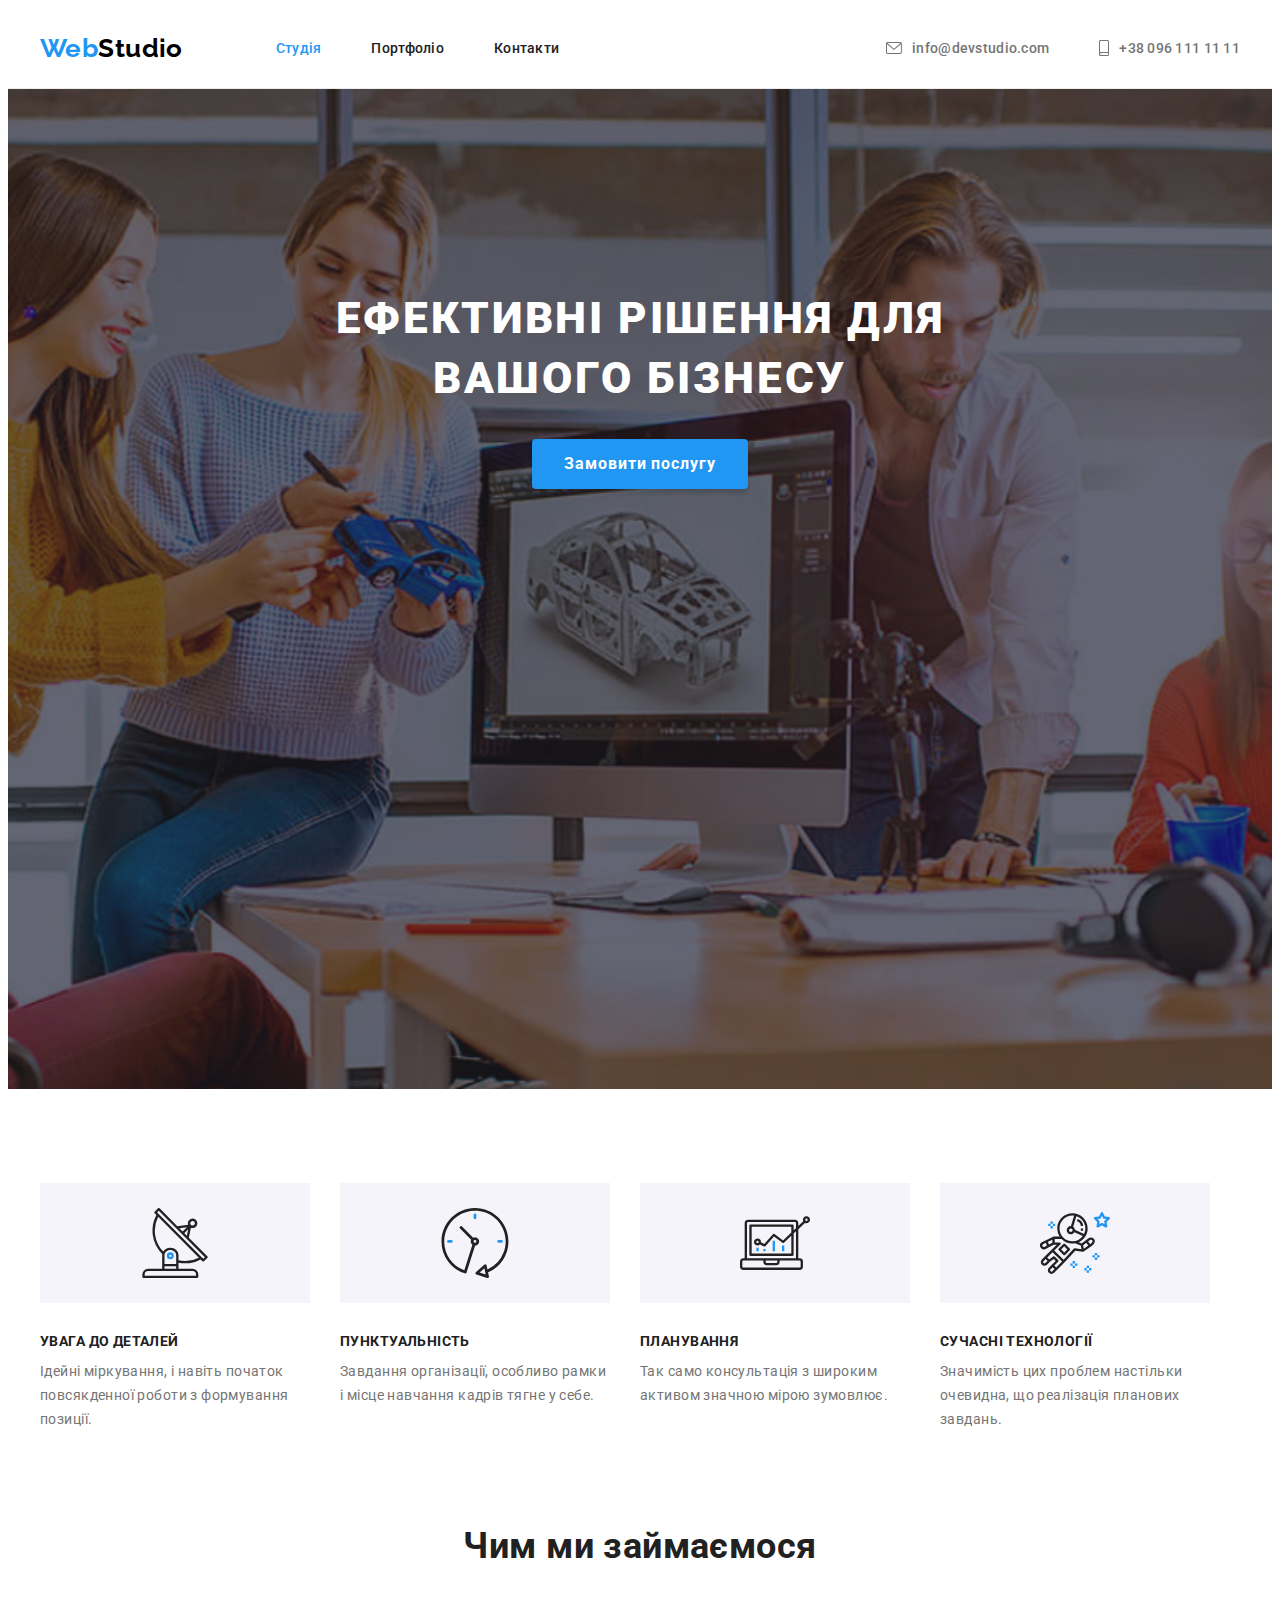
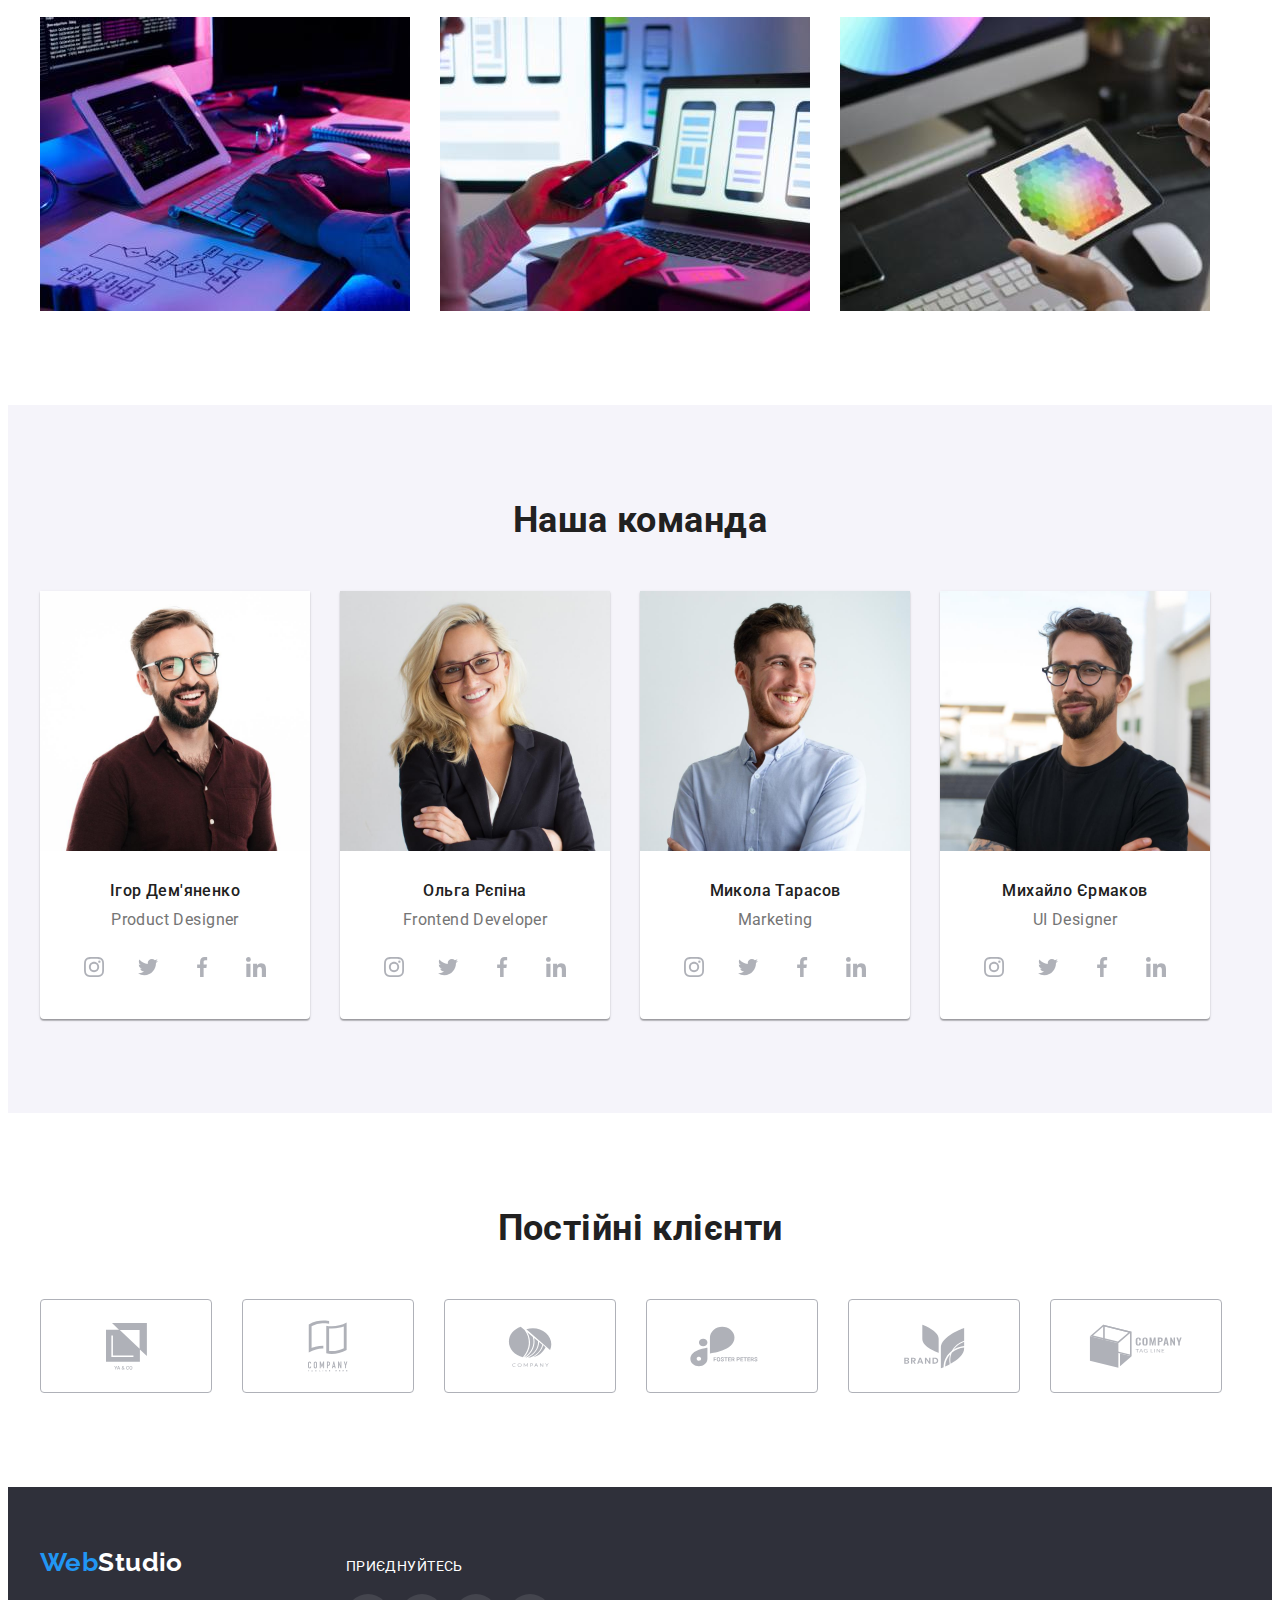
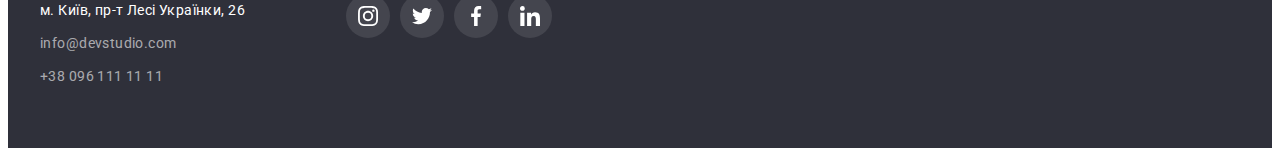
==== commit c5968e89: "Finished" ====
--- a/index.html
+++ b/index.html
@@ -355,7 +355,7 @@
           </address>
         </div>
         <div class="footer-social">
-          <h2 class="footer-title">приєднуйтесь</h2>
+          <p class="footer-title">приєднуйтесь</p>
           <ul class="social-links">
             <li>
               <a class="social-links-item" href="">
--- a/css/style.css
+++ b/css/style.css
@@ -42,7 +42,8 @@
   color: var(--main-text-color);
 }
 
-* {
+ul,
+a {
   text-decoration: none;
   list-style-type: none;
 }
@@ -77,10 +78,6 @@
   background-repeat: 4px;
 }
 
-.icon {
-  display: block;
-}
-
 .container {
   /* outline: 2px solid rgb(47, 89, 255); */
 
@@ -96,7 +93,6 @@
 }
 
 .list {
-  list-style: none;
   padding-left: 0;
   margin: 0;
 }
@@ -104,11 +100,6 @@
 .wrapper {
   display: flex;
   align-items: center;
-}
-
-.link {
-  text-decoration: none;
-  /* color: inherit; */
 }
 
 /* ---------- HEADER ----------- */
@@ -166,7 +157,7 @@
 
 .header-contacts a {
   color: var(--additional-text-color);
-  fill: var(--additional-text-color);
+  fill: currentColor;
 }
 
 .links-nav a:hover,
@@ -191,7 +182,7 @@
   background-position: center;
   max-width: 1600px;
   background-size: cover;
-  max-height: 600px;
+  height: 600px;
   padding: 200px 0;
 }
 
@@ -461,12 +452,12 @@
 
 .footer {
   padding: 60px 0;
-
   background-color: var(--main-footer-background-color);
 }
 
 .footer-container {
   display: flex;
+  align-items: baseline;
 }
 
 .footer-content {
@@ -495,14 +486,8 @@
   color: var(--btn-color);
 }
 
-.footer-social {
-  padding-top: 12px;
-}
-
 .footer-title {
-  font-size: 14px;
   line-height: calc(16 / 14);
-  letter-spacing: 0.03em;
   text-transform: uppercase;
   color: var(--secondary-text-color);
   margin-bottom: 20px;
